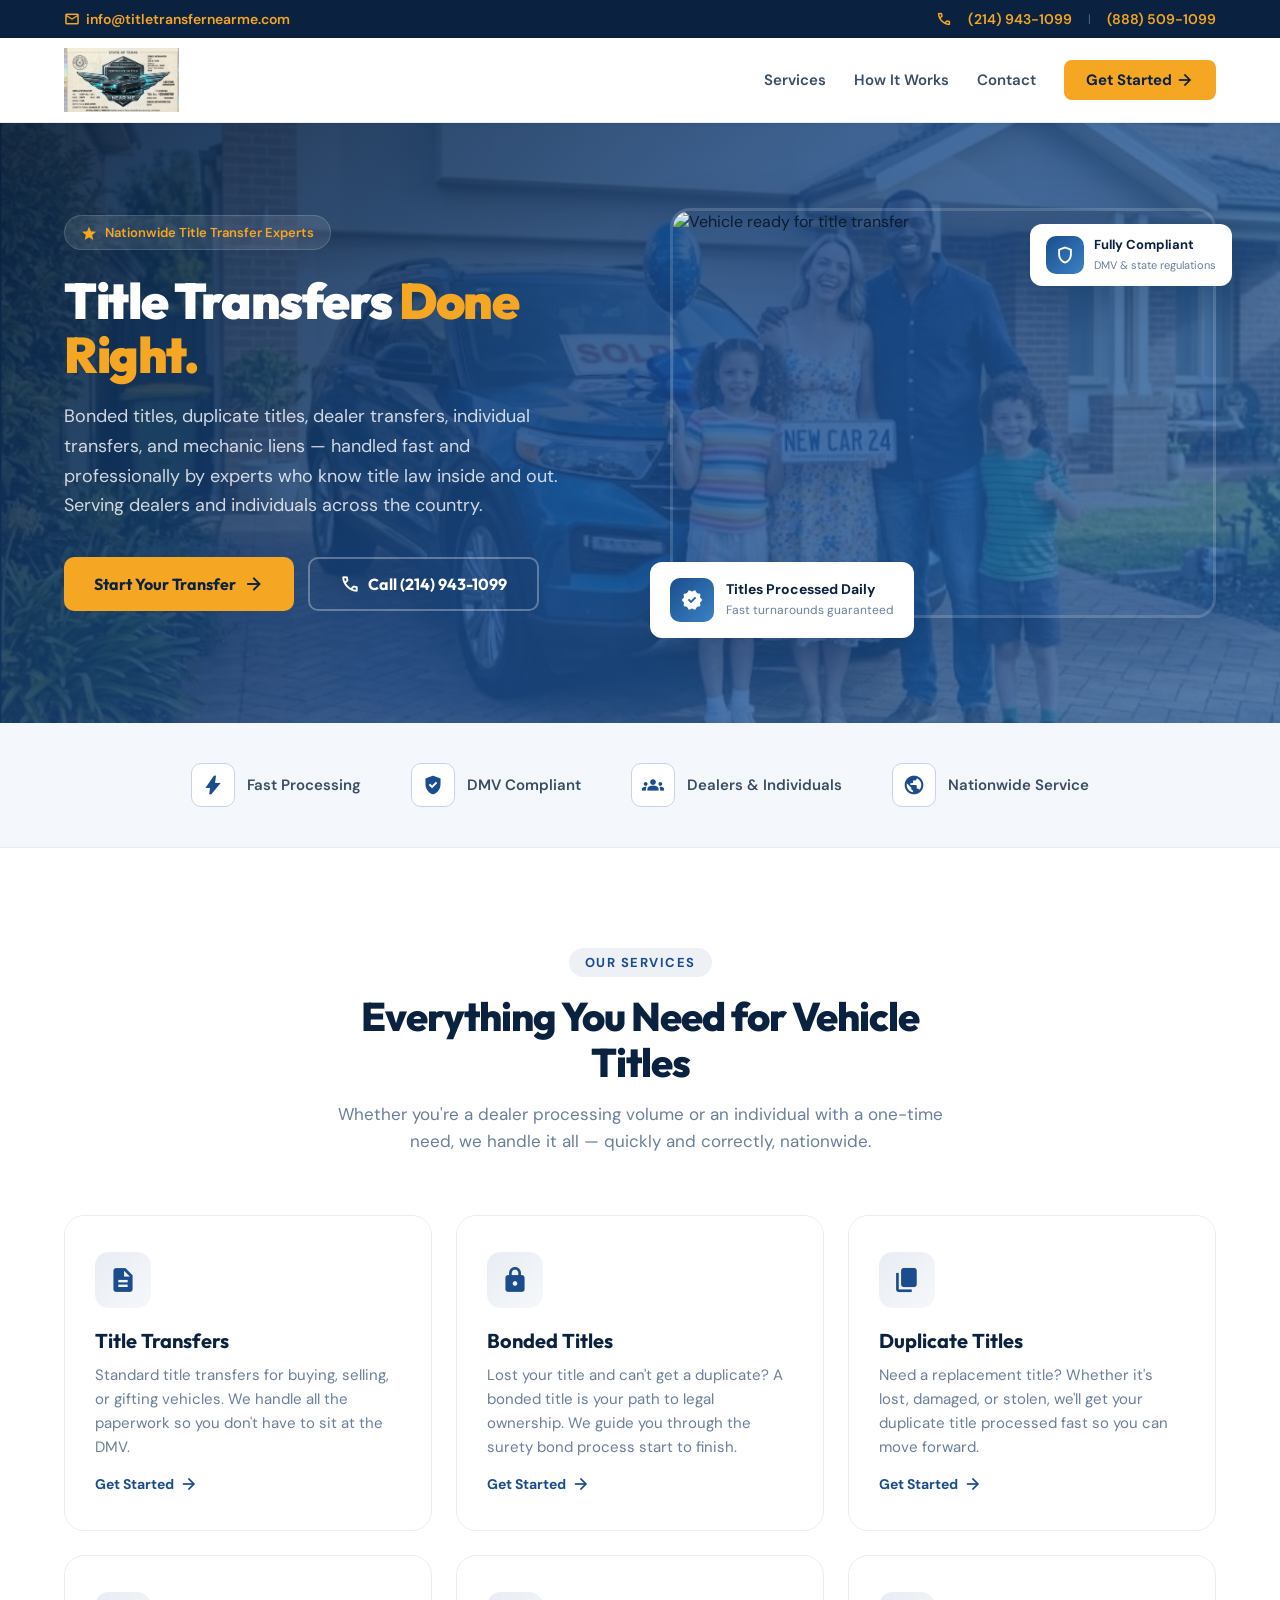
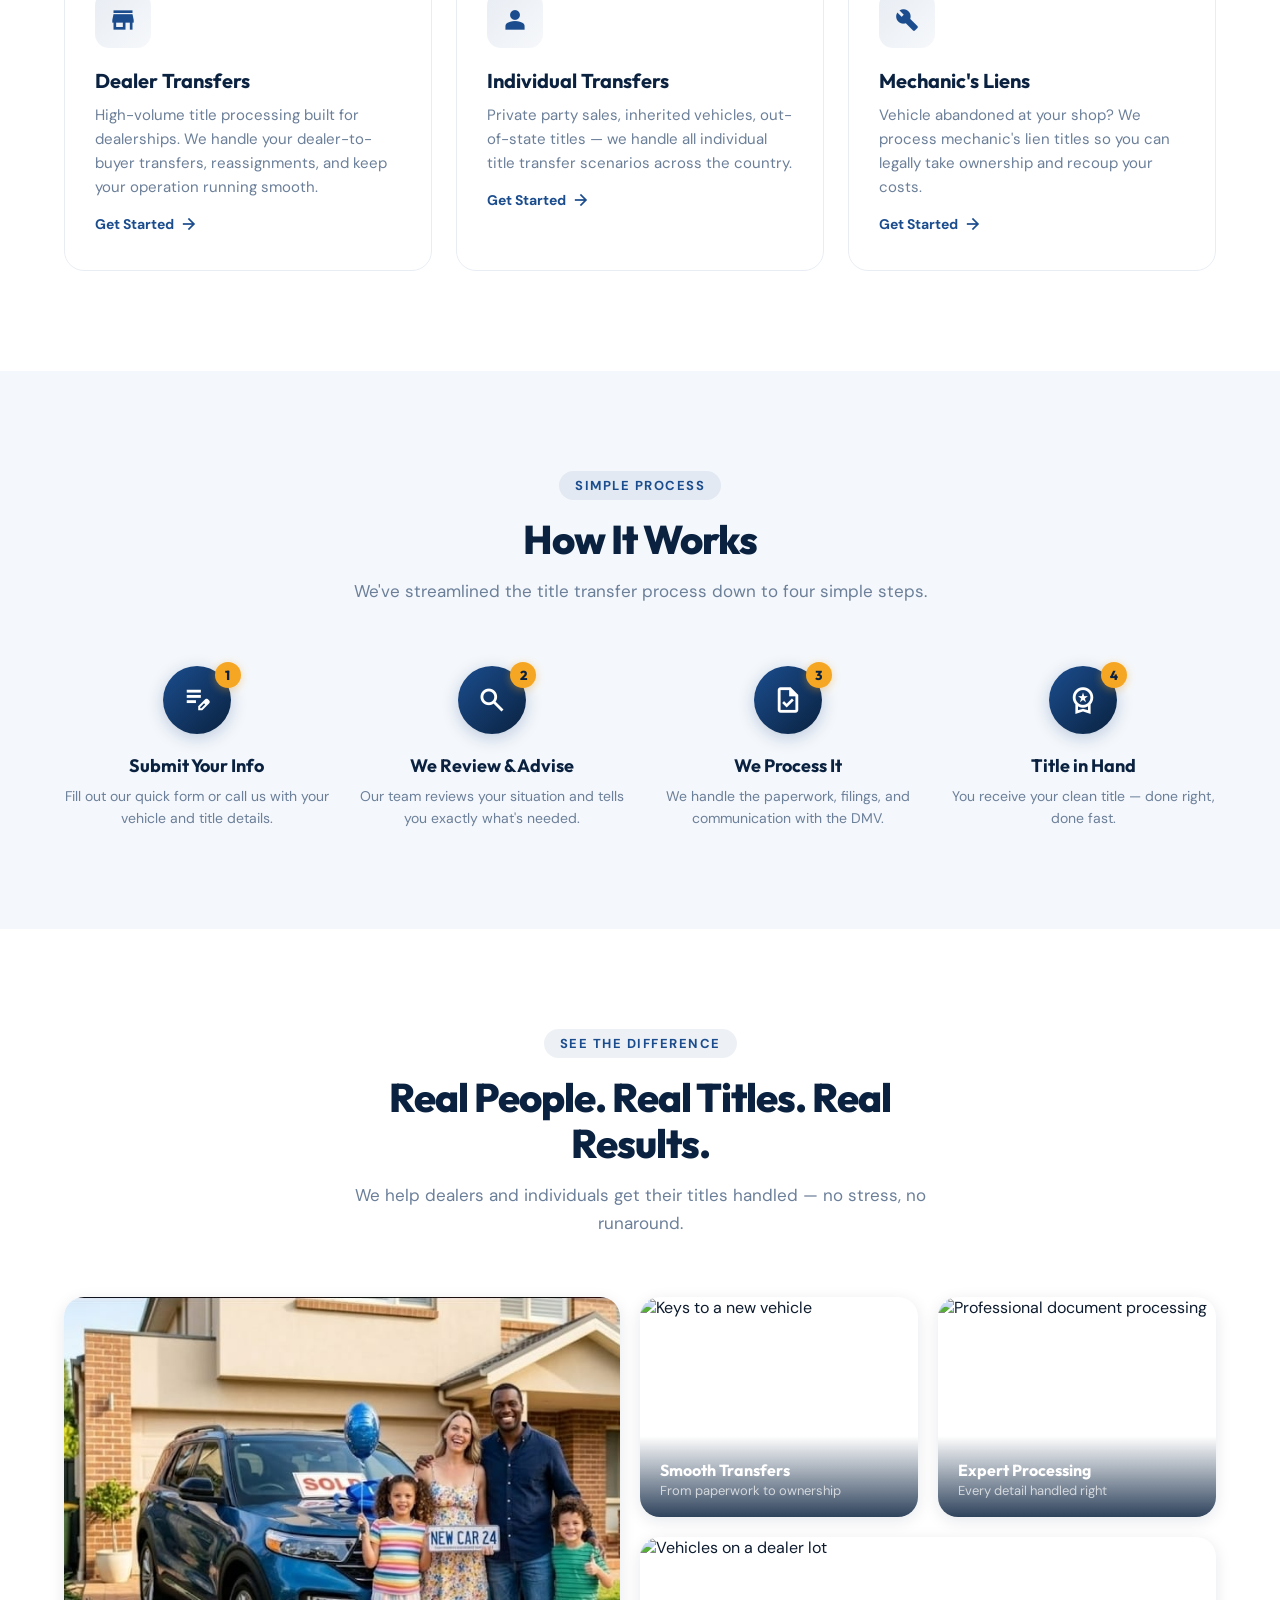
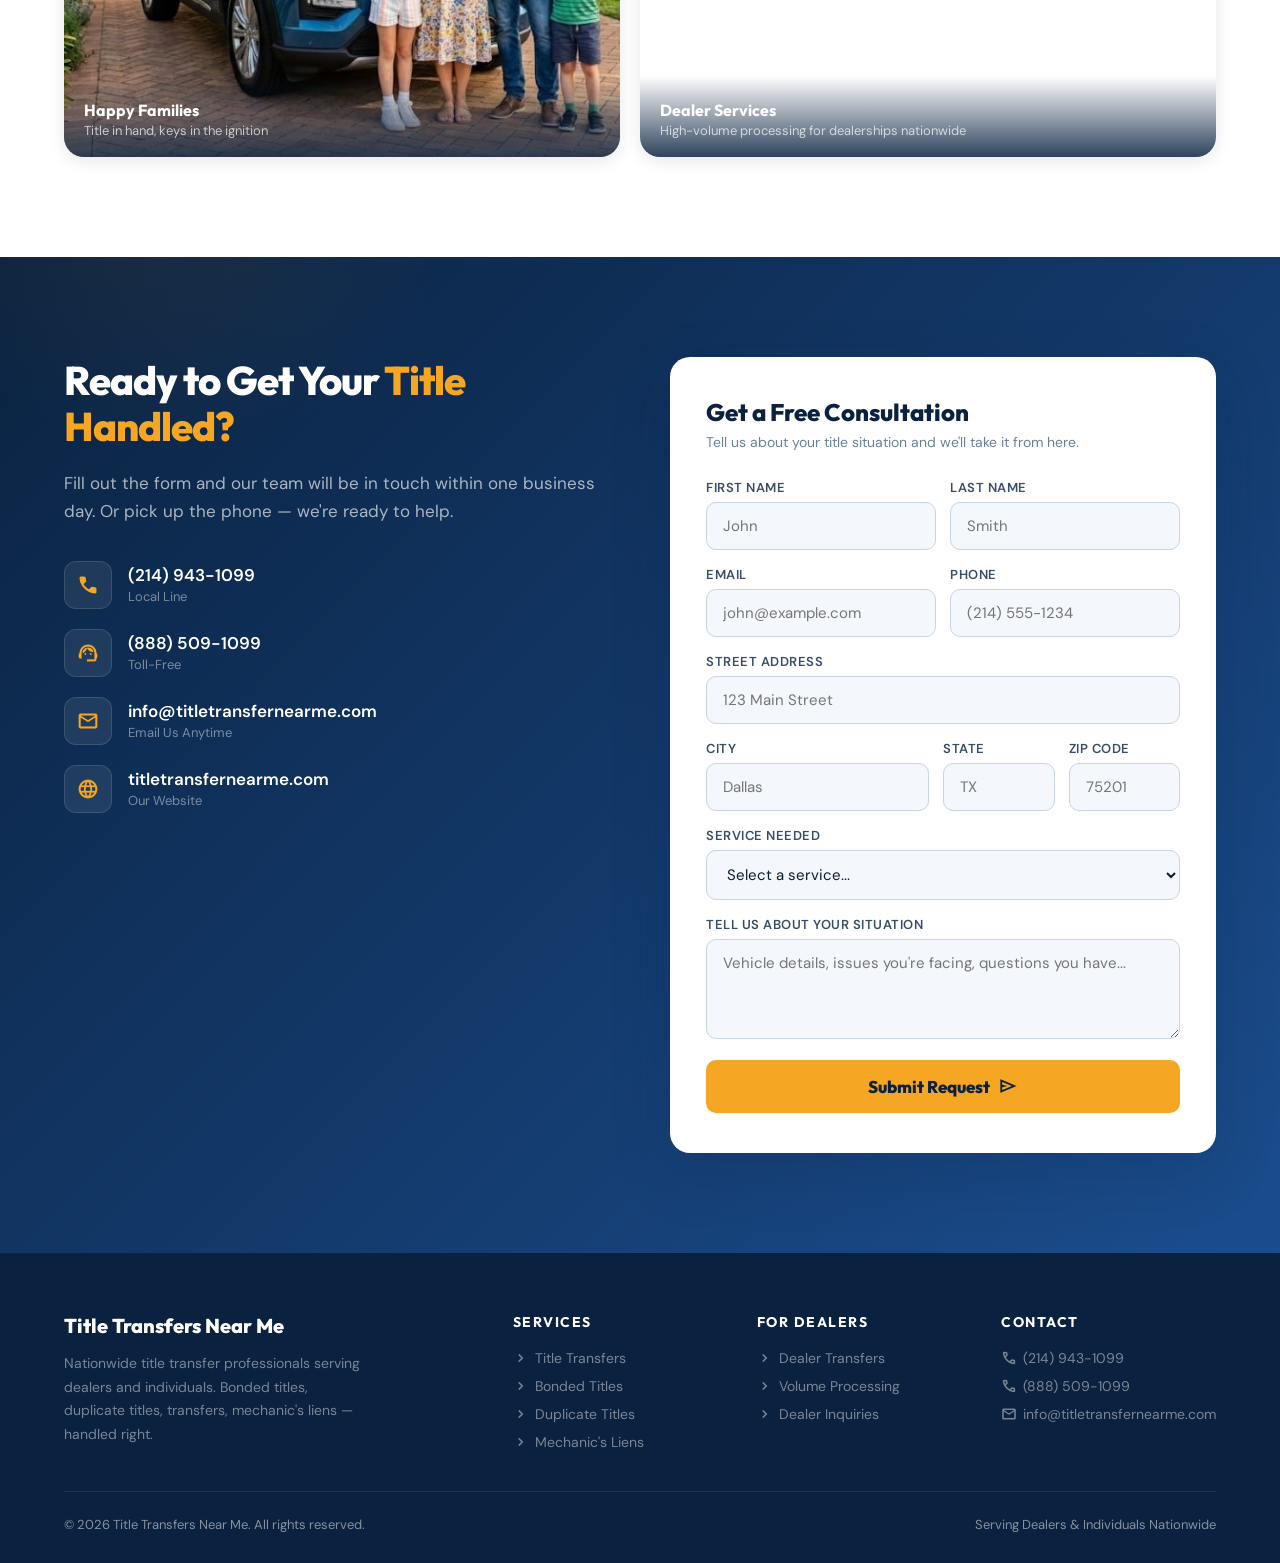
==== index.html @ bb02f2ea "Add files via upload" ====
<!DOCTYPE html>
<html lang="en">
<head>
<meta charset="UTF-8">
<meta name="viewport" content="width=device-width, initial-scale=1.0">
<title>Title Transfers Near Me | Nationwide Title Transfer Experts</title>
<meta name="description" content="Nationwide title transfer experts — bonded titles, duplicate titles, dealer transfers, individual transfers, mechanic liens. Fast, professional, done right.">
<link rel="preconnect" href="https://fonts.googleapis.com">
<link href="https://fonts.googleapis.com/css2?family=Outfit:wght@400;500;600;700;800;900&family=DM+Sans:wght@400;500;600;700&display=swap" rel="stylesheet">
<link href="https://fonts.googleapis.com/css2?family=Material+Symbols+Outlined:opsz,wght,FILL,GRAD@20..48,100..700,0..1,-50..200&display=swap" rel="stylesheet">
<style>
  :root {
    --navy: #0A2240;
    --blue: #1B4D8E;
    --blue-mid: #2563A8;
    --blue-light: #3B82C4;
    --accent: #F5A623;
    --accent-hover: #E09510;
    --white: #FFFFFF;
    --off-white: #F4F7FB;
    --gray-100: #E8EDF4;
    --gray-200: #C9D4E3;
    --gray-500: #6B7F99;
    --gray-700: #3A4D66;
    --text: #0D1B2E;
    --shadow-sm: 0 1px 3px rgba(10,34,64,0.08);
    --shadow-md: 0 4px 16px rgba(10,34,64,0.10);
    --shadow-lg: 0 12px 40px rgba(10,34,64,0.14);
    --shadow-xl: 0 20px 60px rgba(10,34,64,0.18);
    --radius: 12px;
    --radius-lg: 20px;
  }
  * { margin: 0; padding: 0; box-sizing: border-box; }
  html { scroll-behavior: smooth; }
  body { font-family: 'DM Sans', sans-serif; color: var(--text); background: var(--white); overflow-x: hidden; -webkit-font-smoothing: antialiased; }
  h1, h2, h3, h4, h5 { font-family: 'Outfit', sans-serif; }
  img { max-width: 100%; display: block; }
  .material-symbols-outlined { font-variation-settings: 'FILL' 0, 'wght' 500, 'GRAD' 0, 'opsz' 24; vertical-align: middle; }
  .material-symbols-outlined.filled { font-variation-settings: 'FILL' 1, 'wght' 500, 'GRAD' 0, 'opsz' 24; }

  .topbar { background: var(--navy); color: var(--white); padding: 10px 0; font-size: 14px; }
  .topbar-inner { max-width: 1200px; margin: 0 auto; padding: 0 24px; display: flex; justify-content: space-between; align-items: center; flex-wrap: wrap; gap: 8px; }
  .topbar a { color: var(--accent); text-decoration: none; font-weight: 600; transition: opacity 0.2s; }
  .topbar a:hover { opacity: 0.8; }
  .topbar-left, .topbar-phones { display: flex; align-items: center; gap: 6px; flex-wrap: wrap; }
  .topbar-phones { gap: 16px; }
  .topbar-phones .sep { opacity: 0.3; font-size: 12px; }

  .navbar { background: var(--white); border-bottom: 1px solid var(--gray-100); padding: 10px 0; position: sticky; top: 0; z-index: 100; box-shadow: var(--shadow-sm); }
  .navbar-inner { max-width: 1200px; margin: 0 auto; padding: 0 24px; display: flex; justify-content: space-between; align-items: center; }
  .logo-area { display: flex; align-items: center; text-decoration: none; }
  .logo-area img { height: 64px; width: auto; object-fit: contain; }
  .nav-links { display: flex; gap: 28px; align-items: center; list-style: none; }
  .nav-links a { text-decoration: none; color: var(--gray-700); font-weight: 600; font-size: 15px; transition: color 0.2s; display: flex; align-items: center; gap: 4px; }
  .nav-links a:hover { color: var(--blue); }
  .nav-cta { background: var(--accent) !important; color: var(--navy) !important; padding: 10px 22px; border-radius: 8px; font-weight: 700 !important; transition: background 0.2s, transform 0.15s !important; }
  .nav-cta:hover { background: var(--accent-hover) !important; transform: translateY(-1px); }
  .hamburger { display: none; background: none; border: none; cursor: pointer; padding: 4px; }
  .hamburger span { display: block; width: 26px; height: 3px; background: var(--navy); margin: 5px 0; border-radius: 2px; }

  .hero { position: relative; overflow: hidden; min-height: 600px; display: flex; align-items: center; }
  .hero-bg { position: absolute; top: 0; left: 0; right: 0; bottom: 0; z-index: 0; }
  .hero-bg img { width: 100%; height: 100%; object-fit: cover; }
  .hero-bg::after { content: ''; position: absolute; top: 0; left: 0; right: 0; bottom: 0; background: linear-gradient(135deg, rgba(10,34,64,0.92) 0%, rgba(27,77,142,0.82) 50%, rgba(37,99,168,0.75) 100%); }
  .hero-inner { max-width: 1200px; margin: 0 auto; padding: 80px 24px 100px; display: grid; grid-template-columns: 1fr 1fr; gap: 60px; align-items: center; position: relative; z-index: 2; width: 100%; }
  .hero-badge { display: inline-flex; align-items: center; gap: 8px; background: rgba(255,255,255,0.1); border: 1px solid rgba(255,255,255,0.15); padding: 8px 16px; border-radius: 40px; font-size: 13px; font-weight: 600; color: var(--accent); margin-bottom: 24px; backdrop-filter: blur(4px); }
  .hero h1 { font-size: 50px; font-weight: 900; color: var(--white); line-height: 1.08; margin-bottom: 20px; letter-spacing: -1.5px; }
  .hero h1 em { font-style: normal; color: var(--accent); }
  .hero-sub { font-size: 18px; color: rgba(255,255,255,0.8); line-height: 1.65; margin-bottom: 36px; max-width: 520px; }
  .hero-buttons { display: flex; gap: 14px; flex-wrap: wrap; }
  .btn { display: inline-flex; align-items: center; gap: 8px; padding: 15px 30px; border-radius: 10px; font-family: 'Outfit', sans-serif; font-weight: 700; font-size: 16px; text-decoration: none; transition: all 0.25s; cursor: pointer; border: none; }
  .btn .material-symbols-outlined { font-size: 20px; }
  .btn-primary { background: var(--accent); color: var(--navy); }
  .btn-primary:hover { background: var(--accent-hover); transform: translateY(-2px); box-shadow: 0 8px 24px rgba(245,166,35,0.35); }
  .btn-outline { background: transparent; color: var(--white); border: 2px solid rgba(255,255,255,0.3); }
  .btn-outline:hover { border-color: var(--white); background: rgba(255,255,255,0.08); transform: translateY(-2px); }

  .hero-image-area { position: relative; }
  .hero-image-main { width: 100%; aspect-ratio: 4/3; border-radius: var(--radius-lg); overflow: hidden; box-shadow: var(--shadow-xl); border: 3px solid rgba(255,255,255,0.15); }
  .hero-image-main img { width: 100%; height: 100%; object-fit: cover; }
  .hero-float-card { position: absolute; bottom: -20px; left: -20px; background: var(--white); padding: 16px 20px; border-radius: var(--radius); box-shadow: var(--shadow-lg); display: flex; align-items: center; gap: 12px; animation: float 4s ease-in-out infinite; }
  .float-icon { width: 44px; height: 44px; background: linear-gradient(135deg, var(--blue), var(--blue-light)); border-radius: 10px; display: flex; align-items: center; justify-content: center; color: var(--white); }
  .float-icon .material-symbols-outlined { font-size: 22px; }
  .float-text strong { display: block; font-size: 14px; color: var(--navy); }
  .float-text span { font-size: 12px; color: var(--gray-500); }
  .hero-float-card-2 { position: absolute; top: 16px; right: -16px; background: var(--white); padding: 12px 16px; border-radius: var(--radius); box-shadow: var(--shadow-lg); display: flex; align-items: center; gap: 10px; animation: float 4s ease-in-out infinite 1.5s; }
  @keyframes float { 0%, 100% { transform: translateY(0); } 50% { transform: translateY(-8px); } }

  .trust-bar { background: var(--off-white); padding: 40px 0; border-bottom: 1px solid var(--gray-100); }
  .trust-inner { max-width: 1200px; margin: 0 auto; padding: 0 24px; display: flex; justify-content: center; align-items: center; gap: 50px; flex-wrap: wrap; }
  .trust-item { display: flex; align-items: center; gap: 12px; font-weight: 600; font-size: 15px; color: var(--gray-700); }
  .trust-icon { width: 44px; height: 44px; background: var(--white); border: 1px solid var(--gray-200); border-radius: 10px; display: flex; align-items: center; justify-content: center; color: var(--blue); }
  .trust-icon .material-symbols-outlined { font-size: 22px; }

  .services { padding: 100px 0; background: var(--white); }
  .section-inner { max-width: 1200px; margin: 0 auto; padding: 0 24px; }
  .section-header { text-align: center; max-width: 620px; margin: 0 auto 60px; }
  .section-tag { display: inline-block; background: rgba(27,77,142,0.08); color: var(--blue); font-size: 13px; font-weight: 700; padding: 6px 16px; border-radius: 40px; text-transform: uppercase; letter-spacing: 1.5px; margin-bottom: 16px; }
  .section-header h2 { font-size: 40px; font-weight: 800; color: var(--navy); line-height: 1.15; letter-spacing: -1px; margin-bottom: 16px; }
  .section-header p { font-size: 17px; color: var(--gray-500); line-height: 1.6; }
  .services-grid { display: grid; grid-template-columns: repeat(3, 1fr); gap: 24px; }
  .service-card { background: var(--white); border: 1px solid var(--gray-100); border-radius: var(--radius-lg); padding: 36px 30px; transition: all 0.35s; position: relative; overflow: hidden; }
  .service-card::after { content: ''; position: absolute; top: 0; left: 0; right: 0; height: 4px; background: linear-gradient(90deg, var(--blue), var(--accent)); opacity: 0; transition: opacity 0.35s; }
  .service-card:hover { border-color: transparent; box-shadow: var(--shadow-lg); transform: translateY(-4px); }
  .service-card:hover::after { opacity: 1; }
  .service-icon { width: 56px; height: 56px; background: linear-gradient(135deg, rgba(27,77,142,0.1), rgba(27,77,142,0.04)); border-radius: 14px; display: flex; align-items: center; justify-content: center; color: var(--blue); margin-bottom: 20px; }
  .service-icon .material-symbols-outlined { font-size: 28px; }
  .service-card h3 { font-size: 20px; font-weight: 700; color: var(--navy); margin-bottom: 10px; }
  .service-card p { font-size: 15px; color: var(--gray-500); line-height: 1.6; }
  .service-card .learn-more { display: inline-flex; align-items: center; gap: 6px; margin-top: 16px; font-size: 14px; font-weight: 700; color: var(--blue); text-decoration: none; transition: gap 0.2s; }
  .service-card .learn-more .material-symbols-outlined { font-size: 18px; }
  .service-card:hover .learn-more { gap: 10px; }

  .how-it-works { padding: 100px 0; background: var(--off-white); }
  .steps-row { display: grid; grid-template-columns: repeat(4, 1fr); gap: 30px; margin-top: 60px; }
  .step { text-align: center; position: relative; }
  .step-icon { width: 68px; height: 68px; background: linear-gradient(135deg, var(--blue), var(--navy)); color: var(--white); border-radius: 50%; display: flex; align-items: center; justify-content: center; margin: 0 auto 20px; box-shadow: 0 4px 16px rgba(27,77,142,0.25); }
  .step-icon .material-symbols-outlined { font-size: 30px; }
  .step-number { position: absolute; top: -4px; right: calc(50% - 44px); background: var(--accent); color: var(--navy); width: 26px; height: 26px; border-radius: 50%; font-family: 'Outfit', sans-serif; font-weight: 800; font-size: 13px; display: flex; align-items: center; justify-content: center; box-shadow: 0 2px 8px rgba(245,166,35,0.4); }
  .step h4 { font-size: 18px; font-weight: 700; color: var(--navy); margin-bottom: 8px; }
  .step p { font-size: 14px; color: var(--gray-500); line-height: 1.6; }

  .gallery { padding: 100px 0; background: var(--white); }
  .gallery-grid { display: grid; grid-template-columns: 2fr 1fr 1fr; grid-template-rows: auto auto; gap: 20px; }
  .gallery-item { border-radius: var(--radius-lg); overflow: hidden; position: relative; box-shadow: var(--shadow-md); transition: transform 0.35s, box-shadow 0.35s; }
  .gallery-item:hover { transform: translateY(-6px); box-shadow: var(--shadow-xl); }
  .gallery-item img { width: 100%; height: 100%; object-fit: cover; transition: transform 0.5s; min-height: 220px; }
  .gallery-item:hover img { transform: scale(1.05); }
  .gallery-item.featured { grid-row: 1 / 3; }
  .gallery-item.featured img { min-height: 460px; }
  .gallery-overlay { position: absolute; bottom: 0; left: 0; right: 0; background: linear-gradient(to top, rgba(10,34,64,0.85), transparent); padding: 24px 20px 18px; color: var(--white); }
  .gallery-overlay h4 { font-size: 16px; font-weight: 700; margin-bottom: 2px; }
  .gallery-overlay p { font-size: 13px; opacity: 0.7; }

  .contact-section { padding: 100px 0; background: linear-gradient(135deg, var(--navy) 0%, var(--blue) 100%); position: relative; overflow: hidden; }
  .contact-section::before { content: ''; position: absolute; top: -40%; left: -10%; width: 600px; height: 600px; background: radial-gradient(circle, rgba(245,166,35,0.08) 0%, transparent 70%); border-radius: 50%; pointer-events: none; }
  .contact-grid { display: grid; grid-template-columns: 1fr 1fr; gap: 60px; align-items: start; position: relative; z-index: 2; }
  .contact-info h2 { font-size: 40px; font-weight: 800; color: var(--white); line-height: 1.15; margin-bottom: 20px; letter-spacing: -1px; }
  .contact-info h2 em { font-style: normal; color: var(--accent); }
  .contact-info > p { color: rgba(255,255,255,0.65); font-size: 17px; line-height: 1.65; margin-bottom: 36px; }
  .contact-details { display: flex; flex-direction: column; gap: 20px; }
  .contact-row { display: flex; align-items: center; gap: 16px; }
  .contact-row-icon { width: 48px; height: 48px; background: rgba(255,255,255,0.08); border: 1px solid rgba(255,255,255,0.12); border-radius: 12px; display: flex; align-items: center; justify-content: center; color: var(--accent); flex-shrink: 0; }
  .contact-row-icon .material-symbols-outlined { font-size: 22px; }
  .contact-row-text a { color: var(--white); text-decoration: none; font-weight: 600; font-size: 17px; transition: color 0.2s; }
  .contact-row-text a:hover { color: var(--accent); }
  .contact-row-text span { display: block; font-size: 13px; color: rgba(255,255,255,0.45); margin-top: 2px; }

  .contact-form-card { background: var(--white); border-radius: var(--radius-lg); padding: 40px 36px; box-shadow: var(--shadow-xl); }
  .contact-form-card h3 { font-size: 24px; font-weight: 800; color: var(--navy); margin-bottom: 6px; }
  .contact-form-card .form-sub { font-size: 14px; color: var(--gray-500); margin-bottom: 28px; }
  .form-row { display: grid; grid-template-columns: 1fr 1fr; gap: 14px; }
  .form-row-3 { display: grid; grid-template-columns: 2fr 1fr 1fr; gap: 14px; }
  .form-group { margin-bottom: 16px; }
  .form-group.full { grid-column: 1 / -1; }
  .form-group label { display: block; font-size: 13px; font-weight: 600; color: var(--gray-700); margin-bottom: 6px; text-transform: uppercase; letter-spacing: 0.5px; }
  .form-group input, .form-group select, .form-group textarea { width: 100%; padding: 13px 16px; border: 1.5px solid var(--gray-200); border-radius: 10px; font-family: 'DM Sans', sans-serif; font-size: 15px; color: var(--text); background: var(--off-white); transition: border-color 0.2s, box-shadow 0.2s; outline: none; }
  .form-group input:focus, .form-group select:focus, .form-group textarea:focus { border-color: var(--blue); box-shadow: 0 0 0 3px rgba(27,77,142,0.1); background: var(--white); }
  .form-group textarea { resize: vertical; min-height: 100px; }
  .form-group select { cursor: pointer; }
  .form-submit { width: 100%; padding: 16px; background: var(--accent); color: var(--navy); border: none; border-radius: 10px; font-family: 'Outfit', sans-serif; font-size: 17px; font-weight: 800; cursor: pointer; transition: all 0.25s; margin-top: 8px; display: flex; align-items: center; justify-content: center; gap: 8px; }
  .form-submit:hover { background: var(--accent-hover); transform: translateY(-2px); box-shadow: 0 8px 24px rgba(245,166,35,0.3); }
  .form-submit .material-symbols-outlined { font-size: 20px; }

  .footer { background: var(--navy); padding: 60px 0 30px; color: rgba(255,255,255,0.5); }
  .footer-inner { max-width: 1200px; margin: 0 auto; padding: 0 24px; }
  .footer-grid { display: grid; grid-template-columns: 2fr 1fr 1fr 1fr; gap: 40px; margin-bottom: 40px; }
  .footer-brand-text { font-family: 'Outfit', sans-serif; font-weight: 800; font-size: 20px; color: var(--white); margin-bottom: 14px; }
  .footer-brand p { font-size: 14px; line-height: 1.7; color: rgba(255,255,255,0.45); max-width: 300px; }
  .footer h5 { font-size: 14px; font-weight: 700; color: var(--white); text-transform: uppercase; letter-spacing: 1.5px; margin-bottom: 18px; }
  .footer ul { list-style: none; display: flex; flex-direction: column; gap: 10px; }
  .footer ul a { color: rgba(255,255,255,0.45); text-decoration: none; font-size: 14px; transition: color 0.2s; display: flex; align-items: center; gap: 6px; }
  .footer ul a:hover { color: var(--accent); }
  .footer ul .material-symbols-outlined { font-size: 16px; }
  .footer-bottom { border-top: 1px solid rgba(255,255,255,0.08); padding-top: 24px; display: flex; justify-content: space-between; align-items: center; font-size: 13px; flex-wrap: wrap; gap: 12px; }

  @keyframes fadeUp { from { opacity: 0; transform: translateY(30px); } to { opacity: 1; transform: translateY(0); } }
  .fade-up { opacity: 0; animation: fadeUp 0.7s ease forwards; }
  .fade-up.d1 { animation-delay: 0.1s; } .fade-up.d2 { animation-delay: 0.2s; }
  .fade-up.d3 { animation-delay: 0.3s; } .fade-up.d4 { animation-delay: 0.4s; }
  .fade-up.d5 { animation-delay: 0.5s; } .fade-up.d6 { animation-delay: 0.6s; }

  @media (max-width: 1024px) {
    .hero-inner { grid-template-columns: 1fr; gap: 40px; }
    .hero h1 { font-size: 42px; }
    .hero-image-area { max-width: 500px; }
    .services-grid { grid-template-columns: repeat(2, 1fr); }
    .steps-row { grid-template-columns: repeat(2, 1fr); }
    .contact-grid { grid-template-columns: 1fr; }
    .footer-grid { grid-template-columns: 1fr 1fr; }
    .gallery-grid { grid-template-columns: 1fr 1fr; }
    .gallery-item.featured { grid-row: auto; }
    .gallery-item.featured img { min-height: 280px; }
  }
  @media (max-width: 768px) {
    .nav-links { display: none; }
    .hamburger { display: block; }
    .hero { min-height: auto; }
    .hero-inner { padding: 50px 24px 70px; }
    .hero h1 { font-size: 34px; }
    .services-grid { grid-template-columns: 1fr; }
    .gallery-grid { grid-template-columns: 1fr; }
    .gallery-item.featured img { min-height: 220px; }
    .section-header h2 { font-size: 30px; }
    .contact-info h2 { font-size: 30px; }
    .form-row, .form-row-3 { grid-template-columns: 1fr; }
    .topbar-inner { justify-content: center; text-align: center; }
    .footer-grid { grid-template-columns: 1fr; }
    .steps-row { grid-template-columns: 1fr; }
  }
  .nav-links.show { display: flex !important; flex-direction: column; position: absolute; top: 100%; left: 0; right: 0; background: var(--white); padding: 20px 24px; box-shadow: var(--shadow-lg); border-top: 1px solid var(--gray-100); gap: 16px; }
</style>
</head>
<body>

<!-- TOPBAR -->
<div class="topbar">
  <div class="topbar-inner">
    <div class="topbar-left">
      <span class="material-symbols-outlined" style="font-size:16px;color:var(--accent);">mail</span>
      <a id="topbar-email"></a>
    </div>
    <div class="topbar-phones">
      <span class="material-symbols-outlined" style="font-size:16px;color:var(--accent);">call</span>
      <a href="tel:2149431099">(214) 943-1099</a>
      <span class="sep">|</span>
      <a href="tel:8885091099">(888) 509-1099</a>
    </div>
  </div>
</div>

<!-- NAVBAR -->
<nav class="navbar">
  <div class="navbar-inner">
    <a href="#" class="logo-area">
      <img src="title_transfer_near_me_logo.jpeg" alt="Title Transfers Near Me">
    </a>
    <ul class="nav-links">
      <li><a href="#services">Services</a></li>
      <li><a href="#how-it-works">How It Works</a></li>
      <li><a href="#contact">Contact</a></li>
      <li><a href="#contact" class="nav-cta">Get Started <span class="material-symbols-outlined" style="font-size:18px;">arrow_forward</span></a></li>
    </ul>
    <button class="hamburger" onclick="document.querySelector('.nav-links').classList.toggle('show')" aria-label="Menu">
      <span></span><span></span><span></span>
    </button>
  </div>
</nav>

<!-- HERO -->
<section class="hero">
  <div class="hero-bg">
    <img src="happy_family_for_title_transfers.jpeg" alt="Happy family with new vehicle">
  </div>
  <div class="hero-inner">
    <div class="fade-up">
      <div class="hero-badge"><span class="material-symbols-outlined filled" style="font-size:16px;">star</span> Nationwide Title Transfer Experts</div>
      <h1>Title Transfers <em>Done Right.</em></h1>
      <p class="hero-sub">Bonded titles, duplicate titles, dealer transfers, individual transfers, and mechanic liens — handled fast and professionally by experts who know title law inside and out. Serving dealers and individuals across the country.</p>
      <div class="hero-buttons">
        <a href="#contact" class="btn btn-primary">Start Your Transfer <span class="material-symbols-outlined">arrow_forward</span></a>
        <a href="tel:2149431099" class="btn btn-outline"><span class="material-symbols-outlined">call</span> Call (214) 943-1099</a>
      </div>
    </div>
    <div class="hero-image-area fade-up d2">
      <div class="hero-image-main">
        <img src="https://images.unsplash.com/photo-1568605117036-5fe5e7bab0b7?w=800&q=80" alt="Vehicle ready for title transfer">
      </div>
      <div class="hero-float-card">
        <div class="float-icon"><span class="material-symbols-outlined filled">verified</span></div>
        <div class="float-text"><strong>Titles Processed Daily</strong><span>Fast turnarounds guaranteed</span></div>
      </div>
      <div class="hero-float-card-2">
        <div class="float-icon" style="width:38px;height:38px;"><span class="material-symbols-outlined" style="font-size:20px;">shield</span></div>
        <div class="float-text"><strong style="font-size:13px;">Fully Compliant</strong><span style="font-size:11px;">DMV & state regulations</span></div>
      </div>
    </div>
  </div>
</section>

<!-- TRUST BAR -->
<div class="trust-bar">
  <div class="trust-inner">
    <div class="trust-item"><div class="trust-icon"><span class="material-symbols-outlined filled">bolt</span></div>Fast Processing</div>
    <div class="trust-item"><div class="trust-icon"><span class="material-symbols-outlined filled">verified_user</span></div>DMV Compliant</div>
    <div class="trust-item"><div class="trust-icon"><span class="material-symbols-outlined filled">groups</span></div>Dealers & Individuals</div>
    <div class="trust-item"><div class="trust-icon"><span class="material-symbols-outlined filled">public</span></div>Nationwide Service</div>
  </div>
</div>

<!-- SERVICES -->
<section class="services" id="services">
  <div class="section-inner">
    <div class="section-header fade-up">
      <div class="section-tag">Our Services</div>
      <h2>Everything You Need for Vehicle Titles</h2>
      <p>Whether you're a dealer processing volume or an individual with a one-time need, we handle it all — quickly and correctly, nationwide.</p>
    </div>
    <div class="services-grid">
      <div class="service-card fade-up d1">
        <div class="service-icon"><span class="material-symbols-outlined filled">description</span></div>
        <h3>Title Transfers</h3>
        <p>Standard title transfers for buying, selling, or gifting vehicles. We handle all the paperwork so you don't have to sit at the DMV.</p>
        <a href="#contact" class="learn-more">Get Started <span class="material-symbols-outlined">arrow_forward</span></a>
      </div>
      <div class="service-card fade-up d2">
        <div class="service-icon"><span class="material-symbols-outlined filled">lock</span></div>
        <h3>Bonded Titles</h3>
        <p>Lost your title and can't get a duplicate? A bonded title is your path to legal ownership. We guide you through the surety bond process start to finish.</p>
        <a href="#contact" class="learn-more">Get Started <span class="material-symbols-outlined">arrow_forward</span></a>
      </div>
      <div class="service-card fade-up d3">
        <div class="service-icon"><span class="material-symbols-outlined filled">content_copy</span></div>
        <h3>Duplicate Titles</h3>
        <p>Need a replacement title? Whether it's lost, damaged, or stolen, we'll get your duplicate title processed fast so you can move forward.</p>
        <a href="#contact" class="learn-more">Get Started <span class="material-symbols-outlined">arrow_forward</span></a>
      </div>
      <div class="service-card fade-up d4">
        <div class="service-icon"><span class="material-symbols-outlined filled">store</span></div>
        <h3>Dealer Transfers</h3>
        <p>High-volume title processing built for dealerships. We handle your dealer-to-buyer transfers, reassignments, and keep your operation running smooth.</p>
        <a href="#contact" class="learn-more">Get Started <span class="material-symbols-outlined">arrow_forward</span></a>
      </div>
      <div class="service-card fade-up d5">
        <div class="service-icon"><span class="material-symbols-outlined filled">person</span></div>
        <h3>Individual Transfers</h3>
        <p>Private party sales, inherited vehicles, out-of-state titles — we handle all individual title transfer scenarios across the country.</p>
        <a href="#contact" class="learn-more">Get Started <span class="material-symbols-outlined">arrow_forward</span></a>
      </div>
      <div class="service-card fade-up d6">
        <div class="service-icon"><span class="material-symbols-outlined filled">build</span></div>
        <h3>Mechanic's Liens</h3>
        <p>Vehicle abandoned at your shop? We process mechanic's lien titles so you can legally take ownership and recoup your costs.</p>
        <a href="#contact" class="learn-more">Get Started <span class="material-symbols-outlined">arrow_forward</span></a>
      </div>
    </div>
  </div>
</section>

<!-- HOW IT WORKS -->
<section class="how-it-works" id="how-it-works">
  <div class="section-inner">
    <div class="section-header fade-up">
      <div class="section-tag">Simple Process</div>
      <h2>How It Works</h2>
      <p>We've streamlined the title transfer process down to four simple steps.</p>
    </div>
    <div class="steps-row">
      <div class="step fade-up d1"><div class="step-icon"><span class="material-symbols-outlined">edit_note</span></div><div class="step-number">1</div><h4>Submit Your Info</h4><p>Fill out our quick form or call us with your vehicle and title details.</p></div>
      <div class="step fade-up d2"><div class="step-icon"><span class="material-symbols-outlined">search</span></div><div class="step-number">2</div><h4>We Review & Advise</h4><p>Our team reviews your situation and tells you exactly what's needed.</p></div>
      <div class="step fade-up d3"><div class="step-icon"><span class="material-symbols-outlined">task</span></div><div class="step-number">3</div><h4>We Process It</h4><p>We handle the paperwork, filings, and communication with the DMV.</p></div>
      <div class="step fade-up d4"><div class="step-icon"><span class="material-symbols-outlined">workspace_premium</span></div><div class="step-number">4</div><h4>Title in Hand</h4><p>You receive your clean title — done right, done fast.</p></div>
    </div>
  </div>
</section>

<!-- GALLERY -->
<section class="gallery">
  <div class="section-inner">
    <div class="section-header fade-up">
      <div class="section-tag">See the Difference</div>
      <h2>Real People. Real Titles. Real Results.</h2>
      <p>We help dealers and individuals get their titles handled — no stress, no runaround.</p>
    </div>
    <div class="gallery-grid">
      <div class="gallery-item featured fade-up d1">
        <img src="happy_family_for_title_transfers.jpeg" alt="Happy family with their new vehicle">
        <div class="gallery-overlay"><h4>Happy Families</h4><p>Title in hand, keys in the ignition</p></div>
      </div>
      <div class="gallery-item fade-up d2">
        <img src="https://images.unsplash.com/photo-1560518883-ce09059eeffa?w=600&q=80" alt="Keys to a new vehicle">
        <div class="gallery-overlay"><h4>Smooth Transfers</h4><p>From paperwork to ownership</p></div>
      </div>
      <div class="gallery-item fade-up d3">
        <img src="https://images.unsplash.com/photo-1450101499163-c8848c66ca85?w=600&q=80" alt="Professional document processing">
        <div class="gallery-overlay"><h4>Expert Processing</h4><p>Every detail handled right</p></div>
      </div>
      <div class="gallery-item fade-up d4" style="grid-column: 2 / 4;">
        <img src="https://images.unsplash.com/photo-1552519507-da3b142c6e3d?w=800&q=80" alt="Vehicles on a dealer lot" style="min-height: 220px;">
        <div class="gallery-overlay"><h4>Dealer Services</h4><p>High-volume processing for dealerships nationwide</p></div>
      </div>
    </div>
  </div>
</section>

<!-- CONTACT / FORM -->
<section class="contact-section" id="contact">
  <div class="section-inner">
    <div class="contact-grid">
      <div class="contact-info fade-up">
        <h2>Ready to Get Your <em>Title Handled?</em></h2>
        <p>Fill out the form and our team will be in touch within one business day. Or pick up the phone — we're ready to help.</p>
        <div class="contact-details">
          <div class="contact-row">
            <div class="contact-row-icon"><span class="material-symbols-outlined filled">call</span></div>
            <div class="contact-row-text"><a href="tel:2149431099">(214) 943-1099</a><span>Local Line</span></div>
          </div>
          <div class="contact-row">
            <div class="contact-row-icon"><span class="material-symbols-outlined filled">support_agent</span></div>
            <div class="contact-row-text"><a href="tel:8885091099">(888) 509-1099</a><span>Toll-Free</span></div>
          </div>
          <div class="contact-row">
            <div class="contact-row-icon"><span class="material-symbols-outlined">mail</span></div>
            <div class="contact-row-text"><a id="contact-email"></a><span>Email Us Anytime</span></div>
          </div>
          <div class="contact-row">
            <div class="contact-row-icon"><span class="material-symbols-outlined filled">language</span></div>
            <div class="contact-row-text"><a href="https://titletransfernearme.com" target="_blank">titletransfernearme.com</a><span>Our Website</span></div>
          </div>
        </div>
      </div>

      <div class="contact-form-card fade-up d2">
        <h3>Get a Free Consultation</h3>
        <p class="form-sub">Tell us about your title situation and we'll take it from here.</p>
        <div id="ghl-form">
          <!-- Row 1: Name -->
          <div class="form-row">
            <div class="form-group"><label for="first_name">First Name</label><input type="text" id="first_name" name="first_name" placeholder="John" required></div>
            <div class="form-group"><label for="last_name">Last Name</label><input type="text" id="last_name" name="last_name" placeholder="Smith" required></div>
          </div>
          <!-- Row 2: Email & Phone -->
          <div class="form-row">
            <div class="form-group"><label for="email">Email</label><input type="email" id="email" name="email" placeholder="john@example.com" required></div>
            <div class="form-group"><label for="phone">Phone</label><input type="tel" id="phone" name="phone" placeholder="(214) 555-1234" required></div>
          </div>
          <!-- Row 3: Address -->
          <div class="form-group full">
            <label for="address">Street Address</label>
            <input type="text" id="address" name="address" placeholder="123 Main Street">
          </div>
          <!-- Row 4: City / State / Zip -->
          <div class="form-row-3">
            <div class="form-group"><label for="city">City</label><input type="text" id="city" name="city" placeholder="Dallas"></div>
            <div class="form-group"><label for="state">State</label><input type="text" id="state" name="state" placeholder="TX" maxlength="2" style="text-transform:uppercase;"></div>
            <div class="form-group"><label for="zip">Zip Code</label><input type="text" id="zip" name="zip" placeholder="75201" maxlength="10"></div>
          </div>
          <!-- Row 5: Service Type -->
          <div class="form-group full">
            <label for="service_type">Service Needed</label>
            <select id="service_type" name="service_type" required>
              <option value="" disabled selected>Select a service...</option>
              <option value="title_transfer">Title Transfer</option>
              <option value="bonded_title">Bonded Title</option>
              <option value="duplicate_title">Duplicate Title</option>
              <option value="dealer_transfer">Dealer Transfer</option>
              <option value="individual_transfer">Individual Transfer</option>
              <option value="mechanics_lien">Mechanic's Lien</option>
              <option value="other">Other / Not Sure</option>
            </select>
          </div>
          <!-- Row 6: Message -->
          <div class="form-group full">
            <label for="message">Tell Us About Your Situation</label>
            <textarea id="message" name="message" placeholder="Vehicle details, issues you're facing, questions you have..."></textarea>
          </div>
          <button type="button" class="form-submit" onclick="handleSubmit()">
            Submit Request <span class="material-symbols-outlined">send</span>
          </button>
        </div>
        <div id="form-success" style="display:none;text-align:center;padding:40px 0;">
          <div style="margin-bottom:16px;color:var(--blue);"><span class="material-symbols-outlined filled" style="font-size:56px;">check_circle</span></div>
          <h3 style="color:var(--navy);margin-bottom:8px;">We Got Your Request!</h3>
          <p style="color:var(--gray-500);font-size:15px;">Our team will be in touch within one business day.<br>For immediate help, call <strong>(214) 943-1099</strong>.</p>
        </div>
      </div>
    </div>
  </div>
</section>

<!-- FOOTER -->
<footer class="footer">
  <div class="footer-inner">
    <div class="footer-grid">
      <div class="footer-brand">
        <div class="footer-brand-text">Title Transfers Near Me</div>
        <p>Nationwide title transfer professionals serving dealers and individuals. Bonded titles, duplicate titles, transfers, mechanic's liens — handled right.</p>
      </div>
      <div>
        <h5>Services</h5>
        <ul>
          <li><a href="#services"><span class="material-symbols-outlined">chevron_right</span>Title Transfers</a></li>
          <li><a href="#services"><span class="material-symbols-outlined">chevron_right</span>Bonded Titles</a></li>
          <li><a href="#services"><span class="material-symbols-outlined">chevron_right</span>Duplicate Titles</a></li>
          <li><a href="#services"><span class="material-symbols-outlined">chevron_right</span>Mechanic's Liens</a></li>
        </ul>
      </div>
      <div>
        <h5>For Dealers</h5>
        <ul>
          <li><a href="#services"><span class="material-symbols-outlined">chevron_right</span>Dealer Transfers</a></li>
          <li><a href="#services"><span class="material-symbols-outlined">chevron_right</span>Volume Processing</a></li>
          <li><a href="#contact"><span class="material-symbols-outlined">chevron_right</span>Dealer Inquiries</a></li>
        </ul>
      </div>
      <div>
        <h5>Contact</h5>
        <ul>
          <li><a href="tel:2149431099"><span class="material-symbols-outlined">call</span>(214) 943-1099</a></li>
          <li><a href="tel:8885091099"><span class="material-symbols-outlined">call</span>(888) 509-1099</a></li>
          <li><a id="footer-email"><span class="material-symbols-outlined">mail</span><span id="footer-email-text"></span></a></li>
        </ul>
      </div>
    </div>
    <div class="footer-bottom">
      <span>&copy; 2026 Title Transfers Near Me. All rights reserved.</span>
      <span>Serving Dealers & Individuals Nationwide</span>
    </div>
  </div>
</footer>

<script>
  // Build email dynamically to avoid obfuscation
  var emailUser = 'info';
  var emailDomain = 'titletransfernearme.com';
  var fullEmail = emailUser + '@' + emailDomain;
  var mailtoLink = 'mailto:' + fullEmail;

  // Topbar email
  var topbarEl = document.getElementById('topbar-email');
  topbarEl.href = mailtoLink;
  topbarEl.textContent = fullEmail;

  // Contact section email
  var contactEl = document.getElementById('contact-email');
  contactEl.href = mailtoLink;
  contactEl.textContent = fullEmail;

  // Footer email
  var footerEl = document.getElementById('footer-email');
  footerEl.href = mailtoLink;
  document.getElementById('footer-email-text').textContent = fullEmail;

  // ================================================================
  //  GHL WEBHOOK URL — PASTE YOUR GOHIGHLEVEL WEBHOOK URL BELOW
  // ================================================================
  var GHL_WEBHOOK_URL = 'YOUR_GHL_WEBHOOK_URL_HERE';
  // ================================================================

  function handleSubmit() {
    var requiredFields = ['first_name','last_name','email','phone','service_type'];
    var valid = true;

    requiredFields.forEach(function(f) {
      var el = document.getElementById(f);
      if (!el.value.trim()) {
        el.style.borderColor = '#e74c3c';
        valid = false;
      } else {
        el.style.borderColor = '';
      }
    });

    if (!valid) return;

    // Build the lead payload — matches GHL contact fields
    var leadData = {
      firstName: document.getElementById('first_name').value.trim(),
      lastName: document.getElementById('last_name').value.trim(),
      email: document.getElementById('email').value.trim(),
      phone: document.getElementById('phone').value.trim(),
      address1: document.getElementById('address').value.trim(),
      city: document.getElementById('city').value.trim(),
      state: document.getElementById('state').value.trim().toUpperCase(),
      postalCode: document.getElementById('zip').value.trim(),
      source: 'Title Transfer Near Me Website',
      tags: [document.getElementById('service_type').value],
      customField: {
        service_needed: document.getElementById('service_type').value,
        message: document.getElementById('message').value.trim()
      }
    };

    // Send to GoHighLevel webhook
    if (GHL_WEBHOOK_URL && GHL_WEBHOOK_URL !== 'YOUR_GHL_WEBHOOK_URL_HERE') {
      fetch(GHL_WEBHOOK_URL, {
        method: 'POST',
        headers: { 'Content-Type': 'application/json' },
        mode: 'no-cors',
        body: JSON.stringify(leadData)
      }).catch(function(err) {
        console.log('GHL webhook error:', err);
      });
    } else {
      console.log('GHL webhook not configured. Lead data:', leadData);
    }

    // Show success
    document.getElementById('ghl-form').style.display = 'none';
    document.getElementById('form-success').style.display = 'block';
  }

  // Scroll animations
  var observer = new IntersectionObserver(function(entries) {
    entries.forEach(function(entry) {
      if (entry.isIntersecting) entry.target.style.animationPlayState = 'running';
    });
  }, { threshold: 0.1 });
  document.querySelectorAll('.fade-up').forEach(function(el) {
    el.style.animationPlayState = 'paused';
    observer.observe(el);
  });

  // Mobile nav
  document.querySelectorAll('.nav-links a').forEach(function(a) {
    a.addEventListener('click', function() {
      document.querySelector('.nav-links').classList.remove('show');
    });
  });
</script>
</body>
</html>
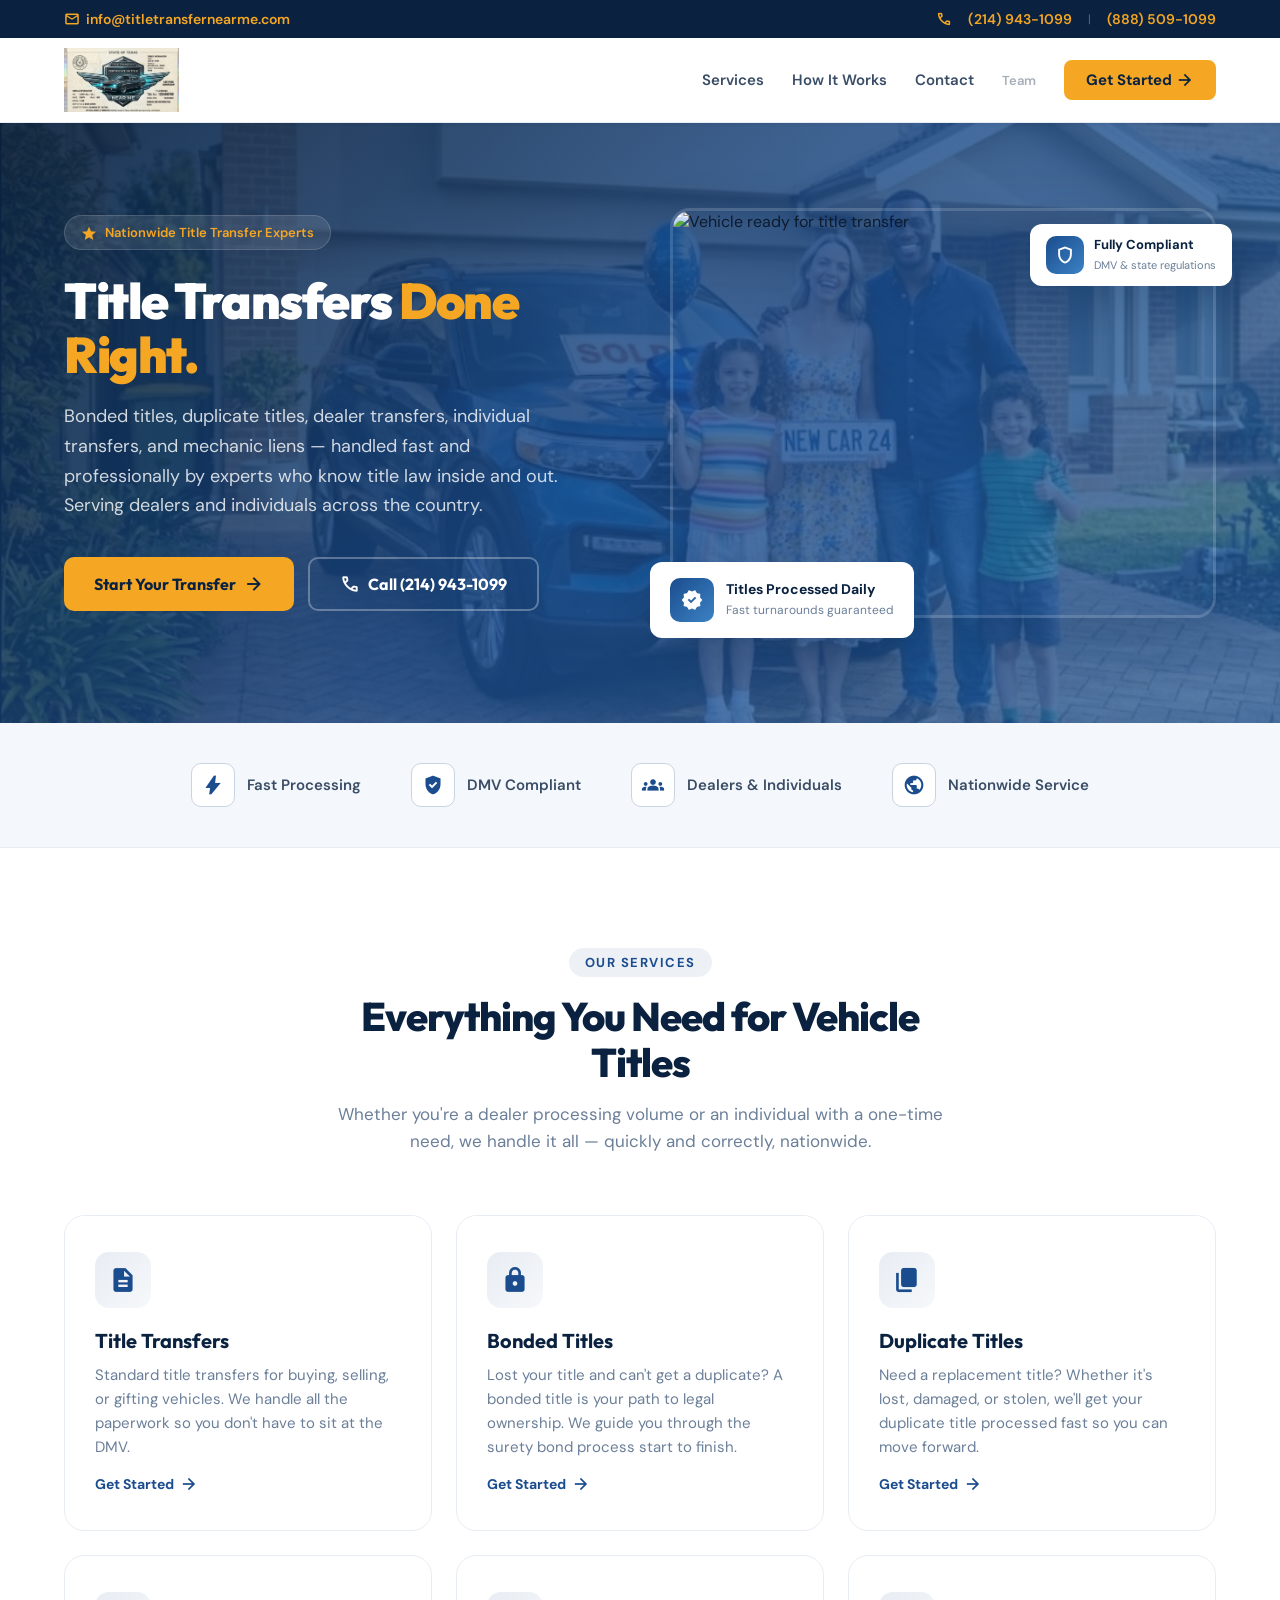
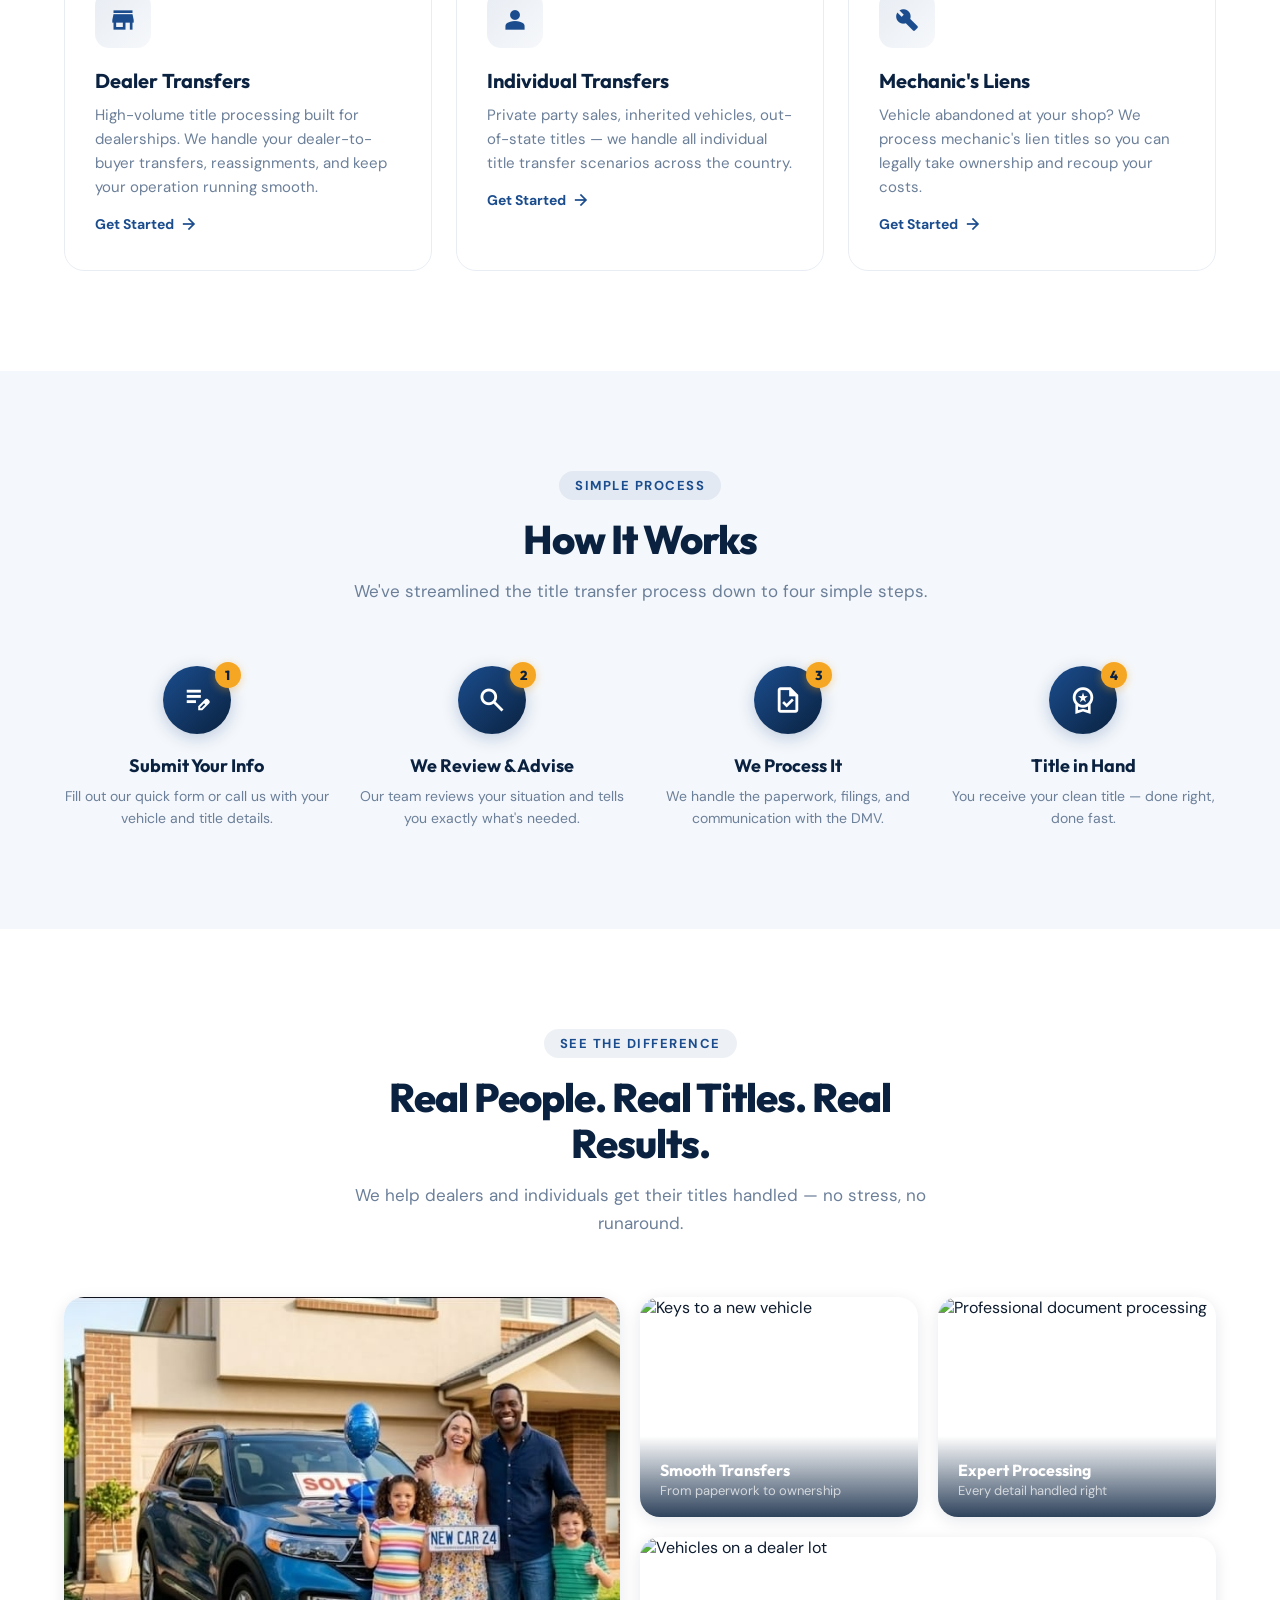
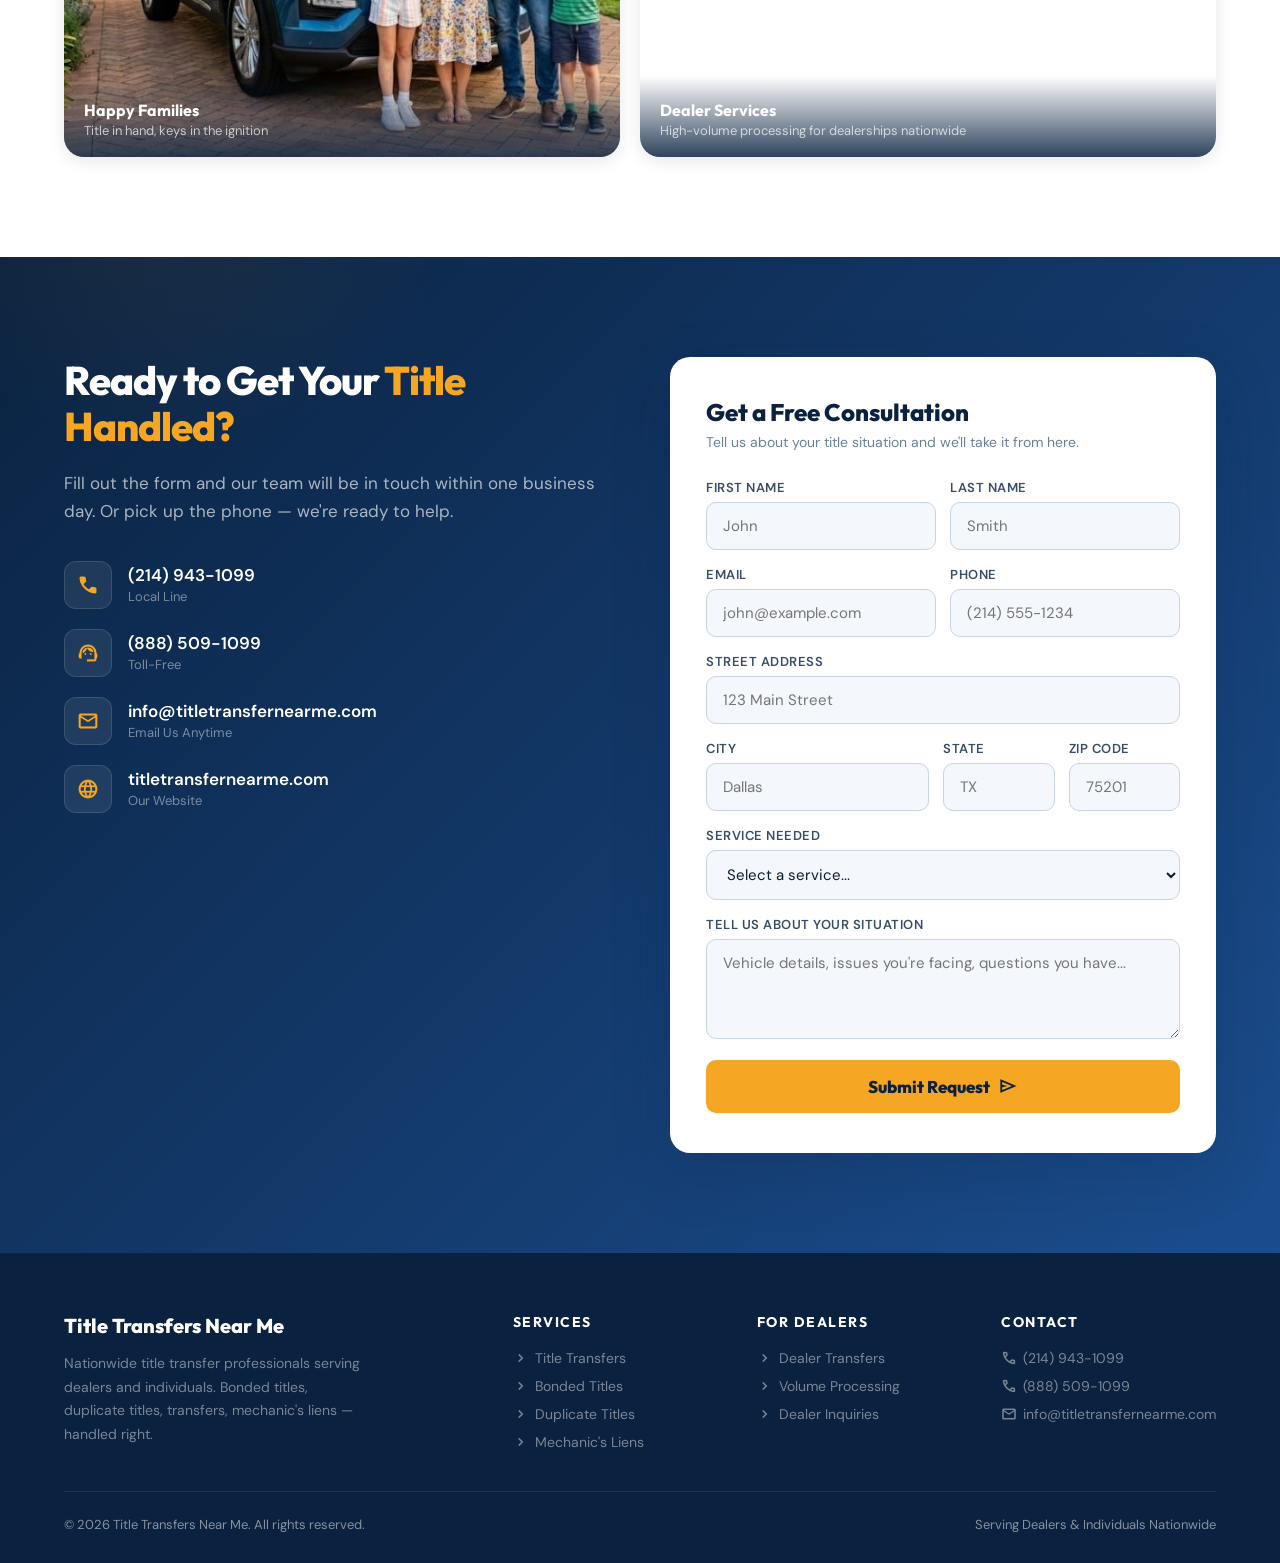
==== commit c8e3092d: "Add discreet Team link in top nav -> desk.titletransfernearme.com Eight Things #8: the team must nev" ====
--- a/index.html
+++ b/index.html
@@ -209,6 +209,9 @@
     .steps-row { grid-template-columns: 1fr; }
   }
   .nav-links.show { display: flex !important; flex-direction: column; position: absolute; top: 100%; left: 0; right: 0; background: var(--white); padding: 20px 24px; box-shadow: var(--shadow-lg); border-top: 1px solid var(--gray-100); gap: 16px; }
+
+  .team-link{opacity:.45;font-size:13px !important;transition:opacity .2s}
+  .team-link:hover{opacity:1;color:var(--blue)}
 </style>
 </head>
 <body>
@@ -239,6 +242,7 @@
       <li><a href="#services">Services</a></li>
       <li><a href="#how-it-works">How It Works</a></li>
       <li><a href="#contact">Contact</a></li>
+      <li><a href="https://desk.titletransfernearme.com" class="team-link" title="Staff sign-in">Team</a></li>
       <li><a href="#contact" class="nav-cta">Get Started <span class="material-symbols-outlined" style="font-size:18px;">arrow_forward</span></a></li>
     </ul>
     <button class="hamburger" onclick="document.querySelector('.nav-links').classList.toggle('show')" aria-label="Menu">
@@ -571,7 +575,20 @@
       }
     };
 
-    // Send to GoHighLevel webhook
+    // Send to our own Title Transfers desk (PRIMARY — leads flow into the back end / title_jobs)
+    fetch('https://title-transfers-near-me.vercel.app/api/lead', {
+      method: 'POST', headers: { 'Content-Type': 'application/json' },
+      body: JSON.stringify({
+        first_name: leadData.firstName, last_name: leadData.lastName, email: leadData.email, phone: leadData.phone,
+        address: leadData.address1, city: leadData.city, state: leadData.state, zip: leadData.postalCode,
+        service_type: document.getElementById('service_type').value,
+        message: document.getElementById('message').value.trim(),
+        vin: (document.getElementById('vin') ? document.getElementById('vin').value.trim() : ''),
+        source: 'website'
+      })
+    }).catch(function(err){ console.log('desk lead error:', err); });
+
+    // Send to GoHighLevel webhook (parallel backup during the switch)
     if (GHL_WEBHOOK_URL && GHL_WEBHOOK_URL !== 'YOUR_GHL_WEBHOOK_URL_HERE') {
       fetch(GHL_WEBHOOK_URL, {
         method: 'POST',
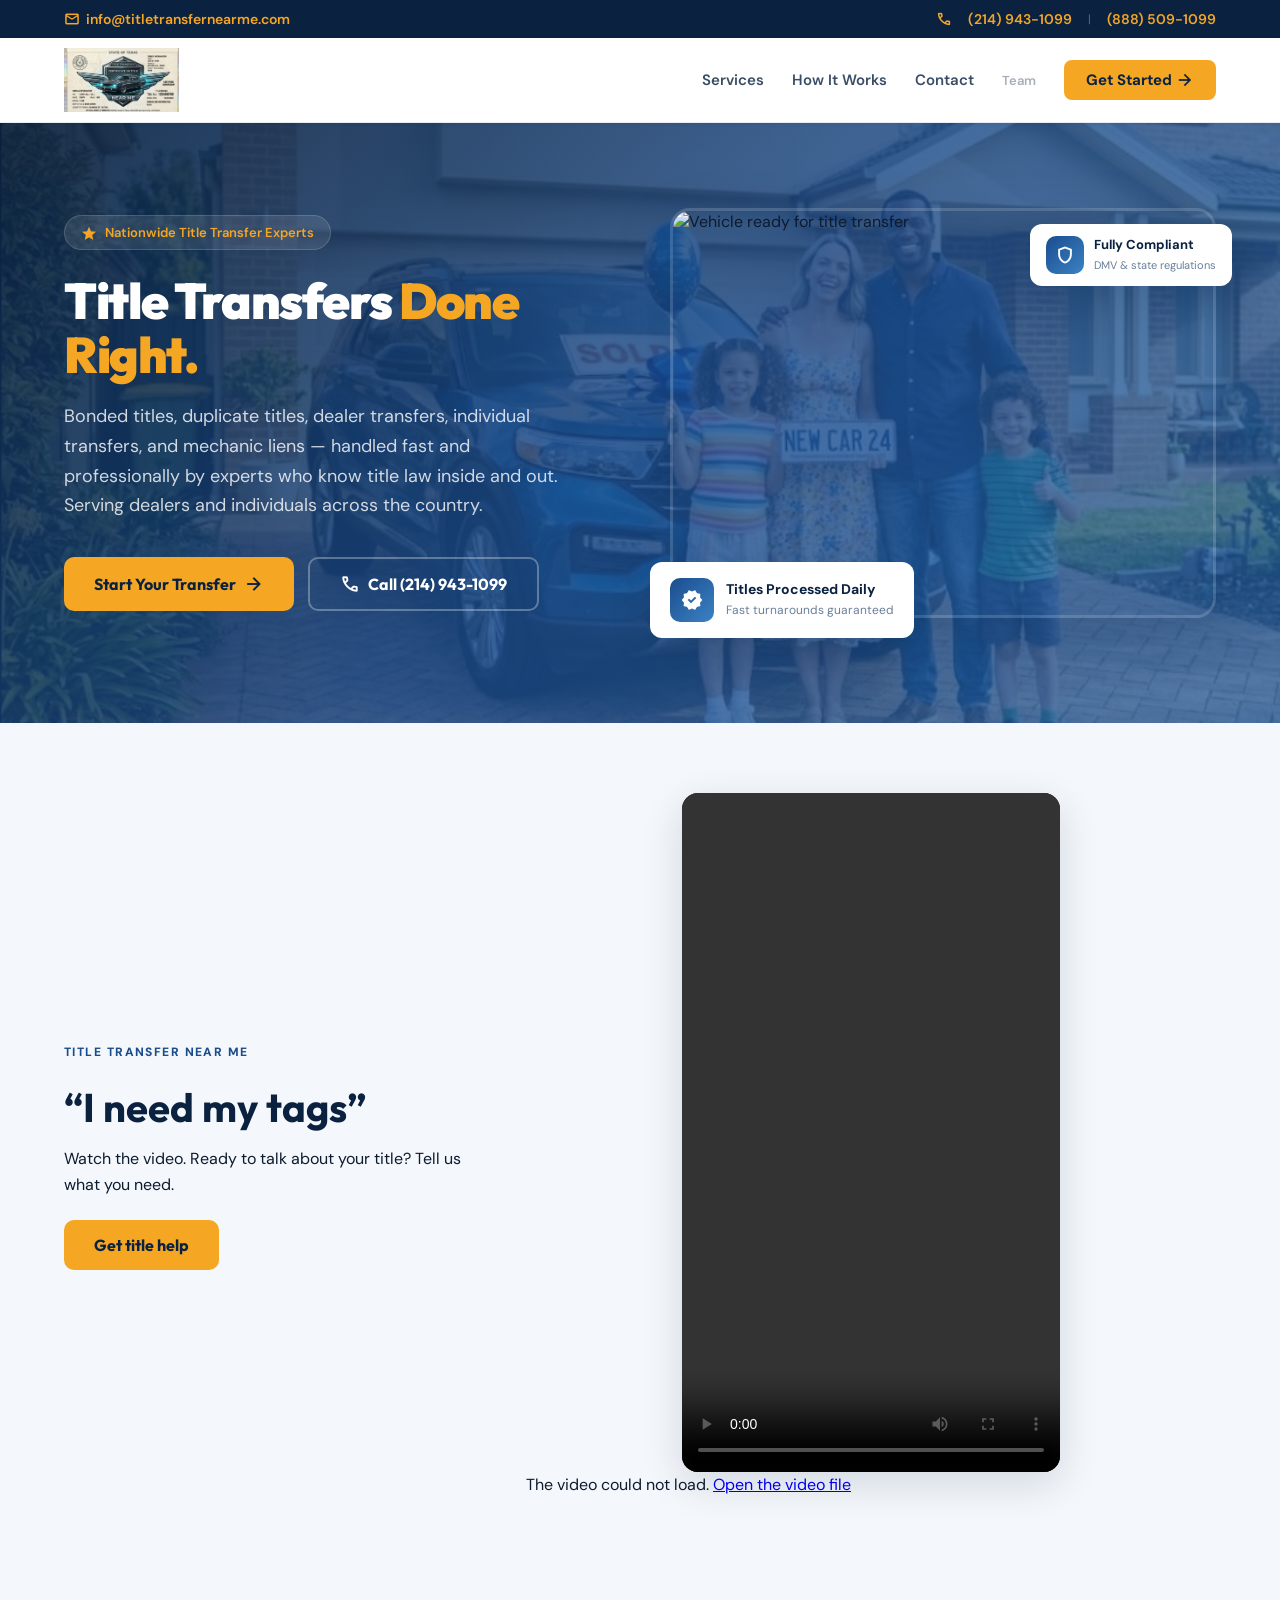
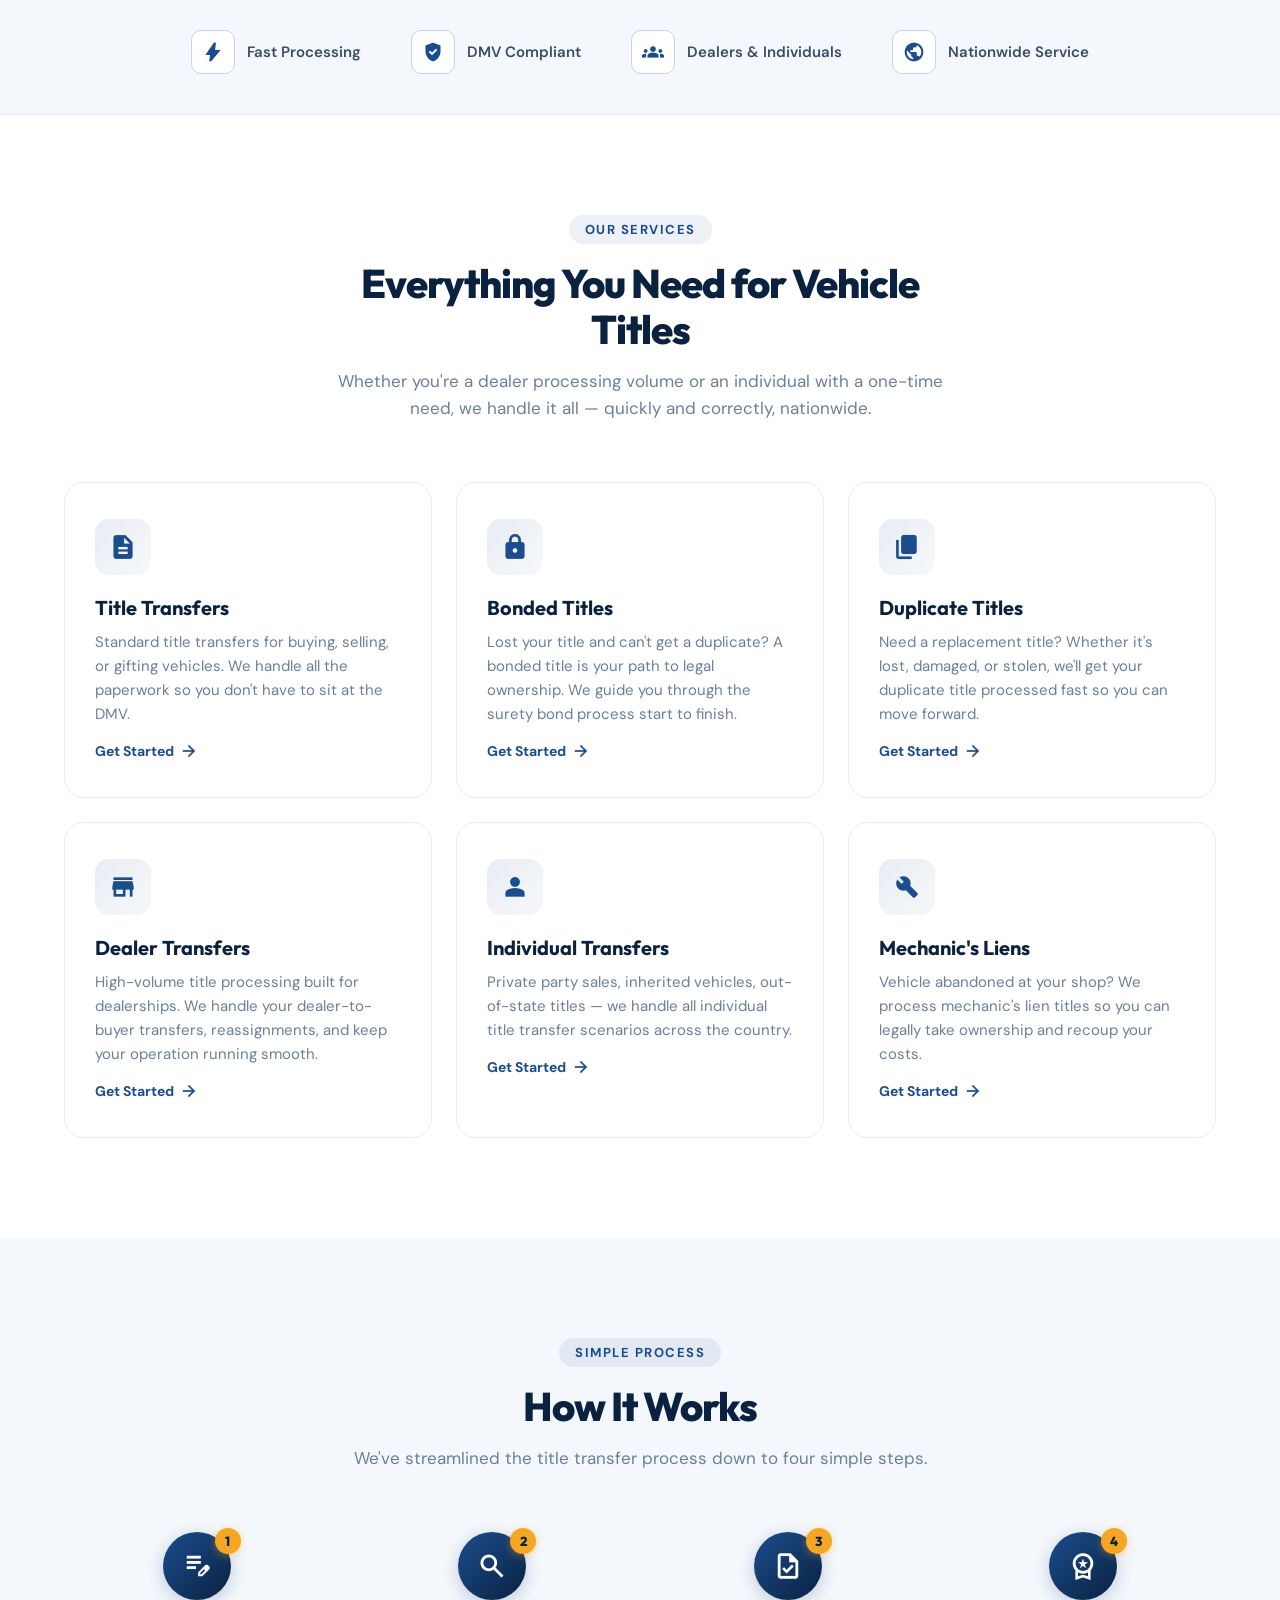
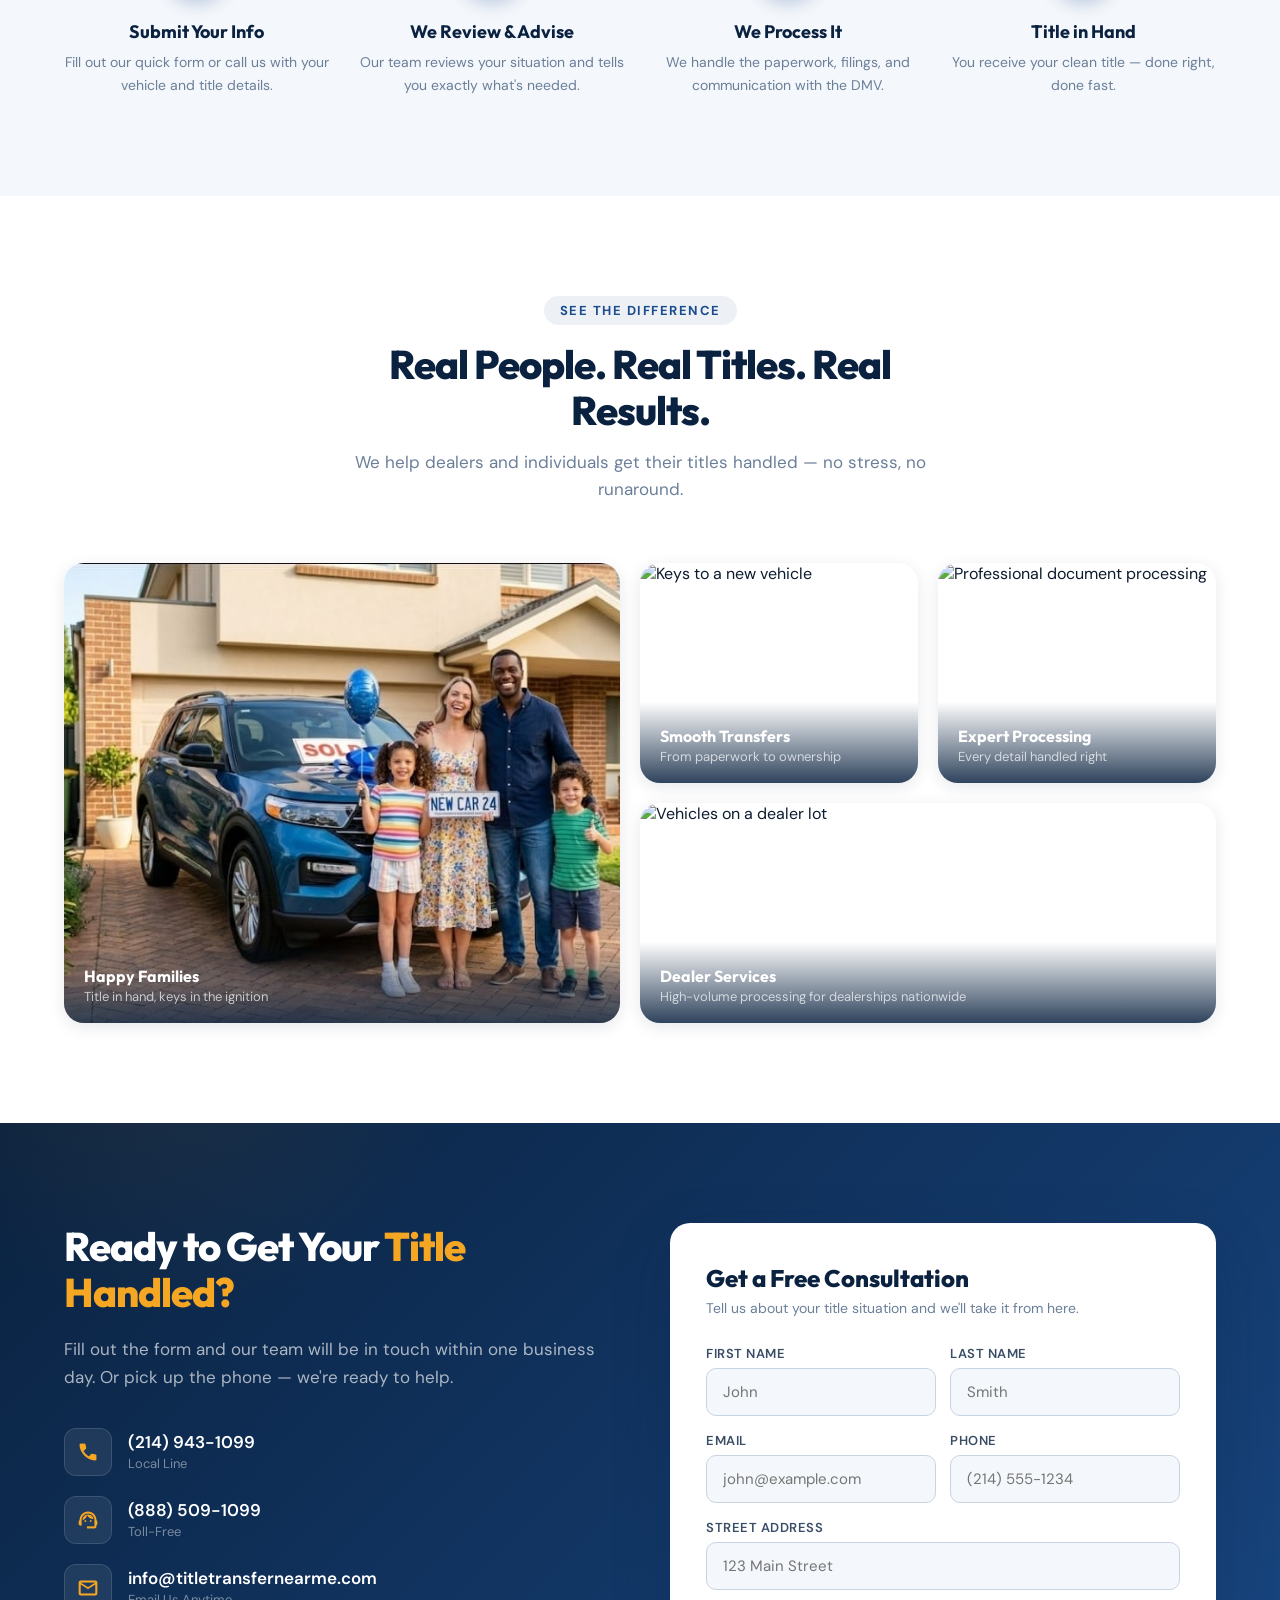
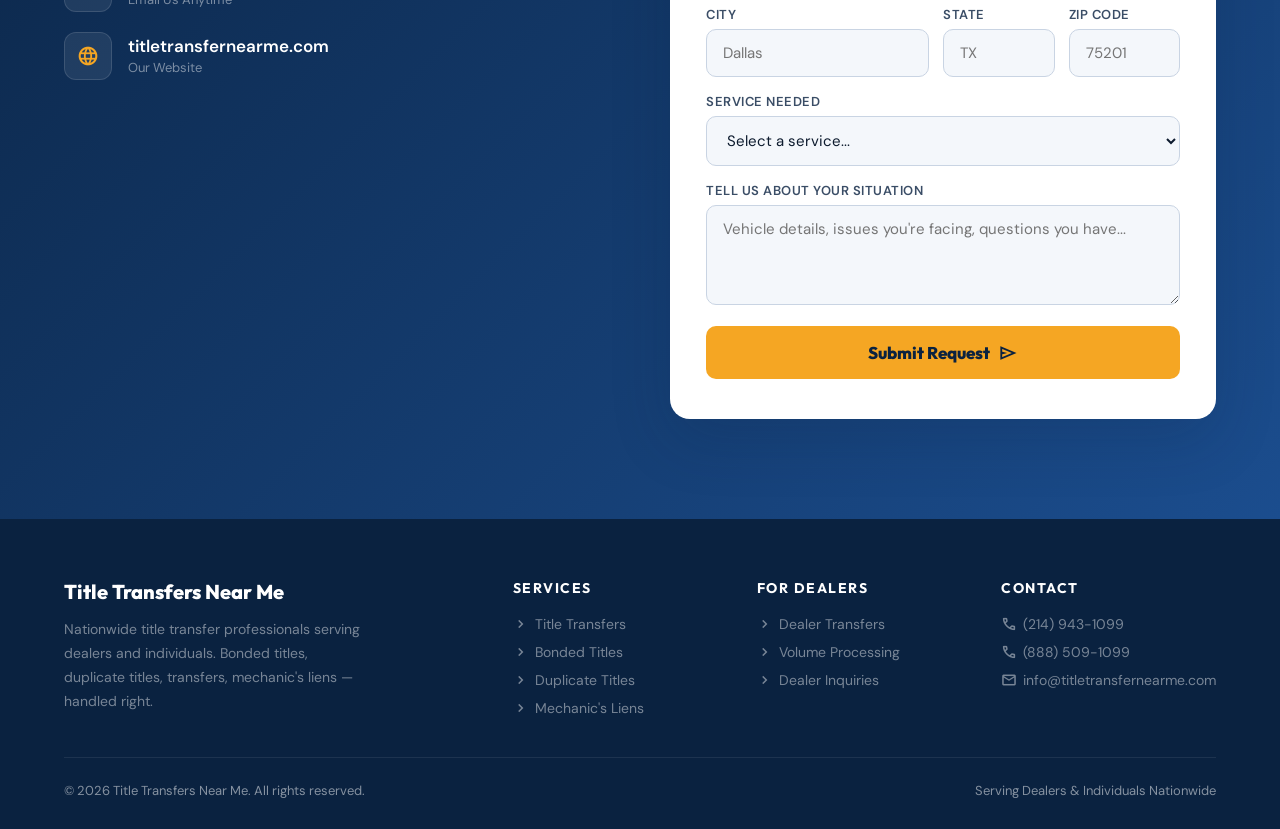
==== commit 5dcc8719: "Add I need my tags video to public homepage Place the approved portrait video below the hero, served" ====
--- a/index.html
+++ b/index.html
@@ -213,6 +213,7 @@
   .team-link{opacity:.45;font-size:13px !important;transition:opacity .2s}
   .team-link:hover{opacity:1;color:var(--blue)}
 </style>
+<link rel="stylesheet" href="tags-video.css?v=20261020">
 </head>
 <body>
 
@@ -283,6 +284,8 @@
 </section>
 
 <!-- TRUST BAR -->
+<section class="tags-video" id="tags-video" aria-labelledby="tags-video-title" hidden></section>
+
 <div class="trust-bar">
   <div class="trust-inner">
     <div class="trust-item"><div class="trust-icon"><span class="material-symbols-outlined filled">bolt</span></div>Fast Processing</div>
@@ -625,5 +628,6 @@
     });
   });
 </script>
+<script src="tags-video.js?v=20261020" defer></script>
 </body>
 </html>
--- a/tags-video.css
+++ b/tags-video.css
@@ -0,0 +1,16 @@
+.tags-video[hidden]{display:none!important}.tags-video{padding:70px 24px;background:#f4f7fb}.tags-video-inner{max-width:1152px;margin:auto;display:grid;grid-template-columns:.75fr 1.25fr;gap:48px;align-items:center}.tags-video-kicker{font-weight:800;font-size:12px;letter-spacing:.12em;color:#1b4d8e}.tags-video h2{font-size:40px;color:#0a2240;margin:12px 0 16px;line-height:1.15}.tags-video p{line-height:1.6;margin-bottom:22px}.tags-video video{display:block;width:100%;aspect-ratio:16/9;background:#0a2240;border-radius:16px;box-shadow:0 12px 40px #0a224024}.tags-video details{margin-top:16px}.tags-video summary{cursor:pointer;font-weight:600}.tags-video a:focus-visible,.tags-video summary:focus-visible{outline:3px solid #1b4d8e;outline-offset:4px}@media(max-width:700px){.tags-video{padding:44px 20px}.tags-video-inner{grid-template-columns:1fr;gap:24px}.tags-video h2{font-size:32px}}
+
+/* Apply after the existing tags-video.css; preserves the entire portrait frame. */
+.tags-video video {
+  width: min(100%, 378px);
+  height: auto;
+  aspect-ratio: 472 / 848;
+  object-fit: contain;
+  margin-inline: auto;
+}
+.tags-video-sound { margin-top: 14px; text-align: center; }
+.tags-video-sound[hidden] { display: none !important; }
+.tags-video-sound p { margin-bottom: 10px; }
+@media (max-width: 700px) {
+  .tags-video video { width: min(100%, 340px); }
+}
